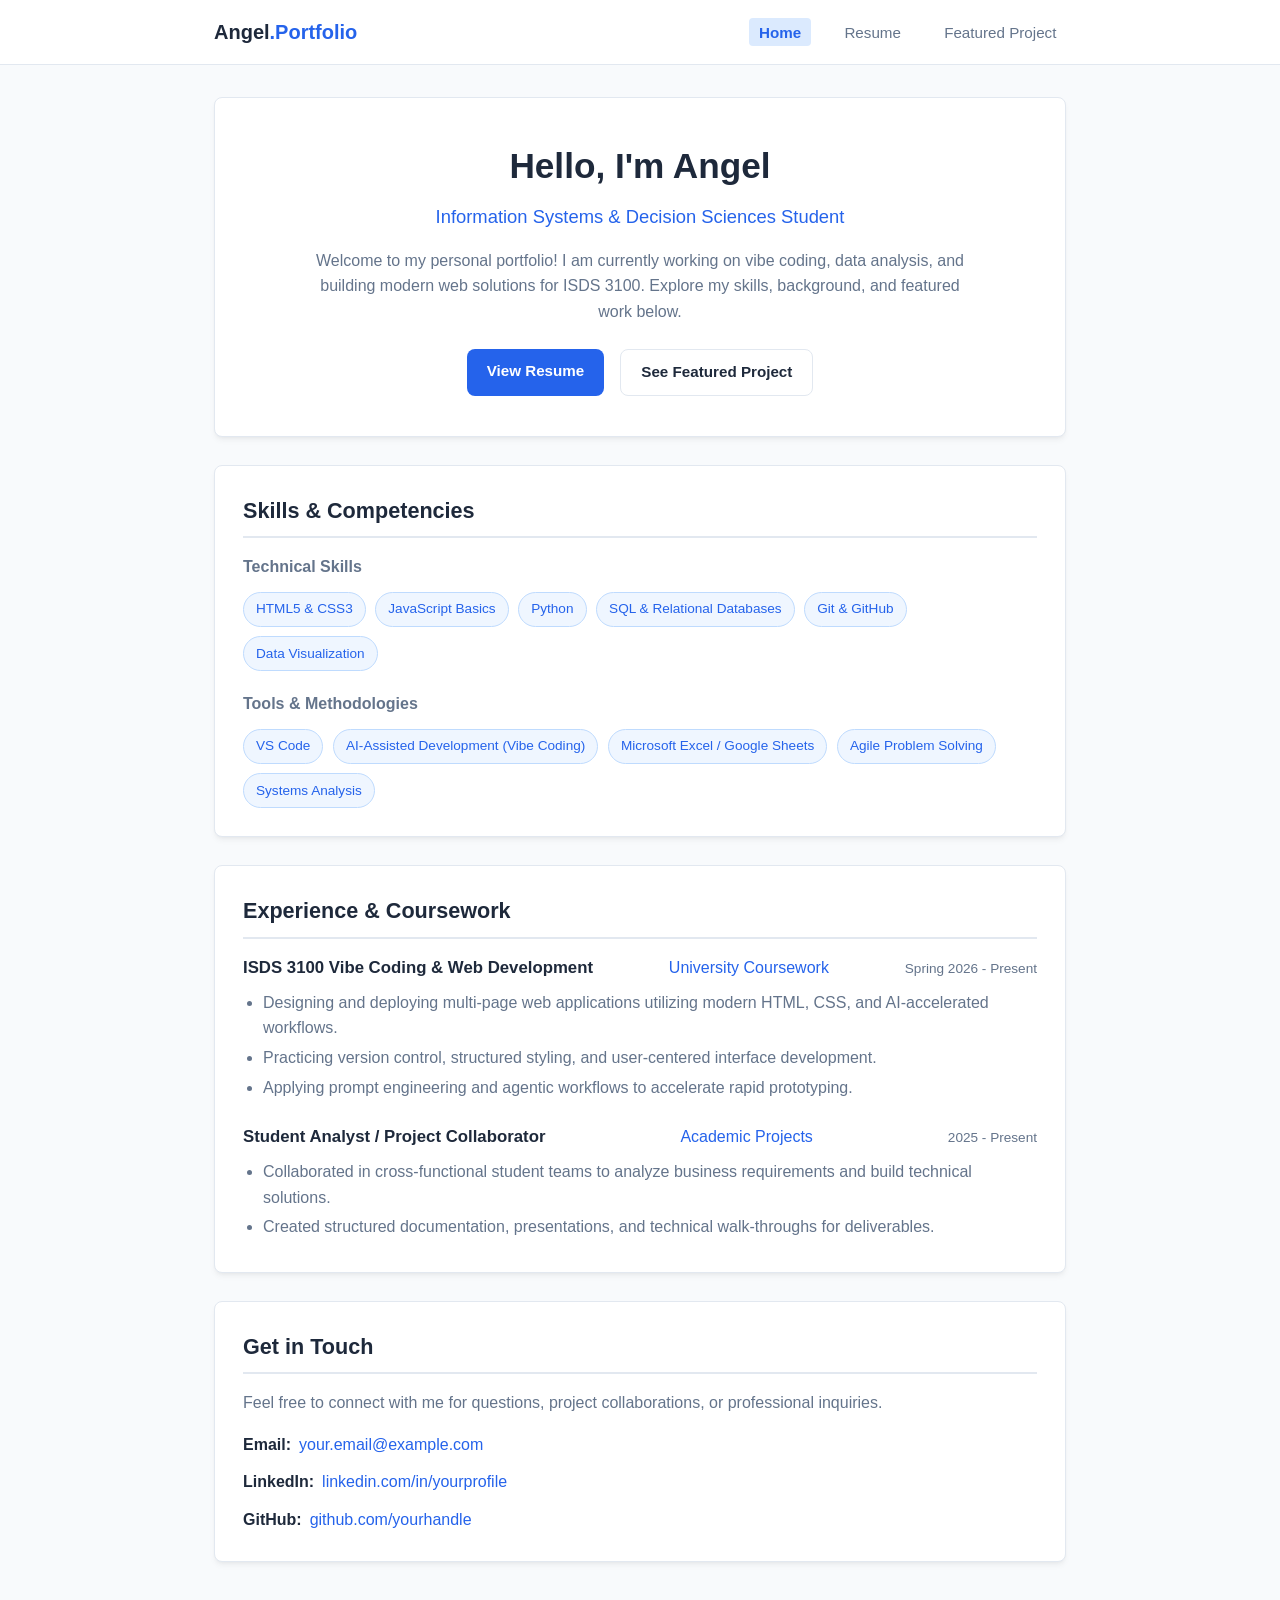
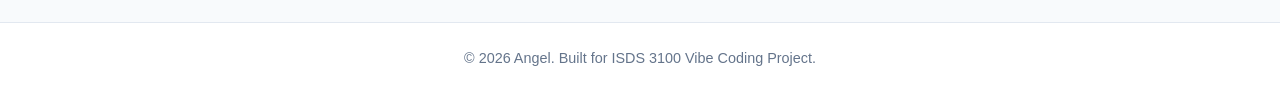
==== index.html @ 70f09e91 "Create initial website structure" ====
<!DOCTYPE html>
<html lang="en">
<head>
  <meta charset="UTF-8">
  <meta name="viewport" content="width=device-width, initial-scale=1.0">
  <title>Angel | Portfolio - ISDS 3100</title>
  <link rel="stylesheet" href="styles.css">
</head>
<body>

  <!-- Navigation Header -->
  <header>
    <div class="nav-container">
      <a href="index.html" class="brand">Angel<span>.Portfolio</span></a>
      <nav>
        <ul>
          <li><a href="index.html" class="active">Home</a></li>
          <li><a href="resume.html">Resume</a></li>
          <li><a href="project.html">Featured Project</a></li>
        </ul>
      </nav>
    </div>
  </header>

  <!-- Main Content -->
  <main>

    <!-- 1. Profile Section -->
    <section class="card hero" id="profile">
      <h1>Hello, I'm Angel</h1>
      <p class="subtitle">Information Systems &amp; Decision Sciences Student</p>
      <p>
        Welcome to my personal portfolio! I am currently working on vibe coding, data analysis, 
        and building modern web solutions for ISDS 3100. Explore my skills, background, and featured work below.
      </p>
      <div class="btn-group">
        <a href="resume.html" class="btn btn-primary">View Resume</a>
        <a href="project.html" class="btn btn-outline">See Featured Project</a>
      </div>
    </section>

    <!-- 2. Skills Section -->
    <section class="card" id="skills">
      <h2 class="section-title">Skills &amp; Competencies</h2>
      
      <h3 style="font-size: 1rem; color: var(--text-muted); margin-top: 1rem;">Technical Skills</h3>
      <div class="skills-grid">
        <span class="skill-tag">HTML5 &amp; CSS3</span>
        <span class="skill-tag">JavaScript Basics</span>
        <span class="skill-tag">Python</span>
        <span class="skill-tag">SQL &amp; Relational Databases</span>
        <span class="skill-tag">Git &amp; GitHub</span>
        <span class="skill-tag">Data Visualization</span>
      </div>

      <h3 style="font-size: 1rem; color: var(--text-muted); margin-top: 1.25rem;">Tools &amp; Methodologies</h3>
      <div class="skills-grid">
        <span class="skill-tag">VS Code</span>
        <span class="skill-tag">AI-Assisted Development (Vibe Coding)</span>
        <span class="skill-tag">Microsoft Excel / Google Sheets</span>
        <span class="skill-tag">Agile Problem Solving</span>
        <span class="skill-tag">Systems Analysis</span>
      </div>
    </section>

    <!-- 3. Experience Section -->
    <section class="card" id="experience">
      <h2 class="section-title">Experience &amp; Coursework</h2>

      <div class="experience-item">
        <div class="item-header">
          <span class="item-title">ISDS 3100 Vibe Coding &amp; Web Development</span>
          <span class="item-company">University Coursework</span>
          <span class="item-date">Spring 2026 - Present</span>
        </div>
        <ul class="item-description">
          <li>Designing and deploying multi-page web applications utilizing modern HTML, CSS, and AI-accelerated workflows.</li>
          <li>Practicing version control, structured styling, and user-centered interface development.</li>
          <li>Applying prompt engineering and agentic workflows to accelerate rapid prototyping.</li>
        </ul>
      </div>

      <div class="experience-item">
        <div class="item-header">
          <span class="item-title">Student Analyst / Project Collaborator</span>
          <span class="item-company">Academic Projects</span>
          <span class="item-date">2025 - Present</span>
        </div>
        <ul class="item-description">
          <li>Collaborated in cross-functional student teams to analyze business requirements and build technical solutions.</li>
          <li>Created structured documentation, presentations, and technical walk-throughs for deliverables.</li>
        </ul>
      </div>
    </section>

    <!-- 4. Contact Section -->
    <section class="card" id="contact">
      <h2 class="section-title">Get in Touch</h2>
      <p style="color: var(--text-muted); margin-bottom: 1rem;">
        Feel free to connect with me for questions, project collaborations, or professional inquiries.
      </p>
      <ul class="contact-list">
        <li>
          <strong>Email:</strong>
          <a href="mailto:your.email@example.com">your.email@example.com</a>
        </li>
        <li>
          <strong>LinkedIn:</strong>
          <a href="https://linkedin.com" target="_blank" rel="noopener noreferrer">linkedin.com/in/yourprofile</a>
        </li>
        <li>
          <strong>GitHub:</strong>
          <a href="https://github.com" target="_blank" rel="noopener noreferrer">github.com/yourhandle</a>
        </li>
      </ul>
    </section>

  </main>

  <!-- Footer -->
  <footer>
    <p>&copy; 2026 Angel. Built for ISDS 3100 Vibe Coding Project.</p>
  </footer>

</body>
</html>
---- styles.css ----
/* ==========================================================================
   Base Styles & Design Tokens
   ========================================================================== */
:root {
  --primary-color: #2563eb;
  --primary-hover: #1d4ed8;
  --bg-color: #f8fafc;
  --surface-color: #ffffff;
  --text-main: #1e293b;
  --text-muted: #64748b;
  --border-color: #e2e8f0;
  --card-shadow: 0 4px 6px -1px rgba(0, 0, 0, 0.05), 0 2px 4px -2px rgba(0, 0, 0, 0.05);
  --radius: 8px;
  --font-family: -apple-system, BlinkMacSystemFont, "Segoe UI", Roboto, Helvetica, Arial, sans-serif;
}

* {
  box-sizing: border-box;
  margin: 0;
  padding: 0;
}

body {
  font-family: var(--font-family);
  background-color: var(--bg-color);
  color: var(--text-main);
  line-height: 1.6;
  min-height: 100vh;
  display: flex;
  flex-direction: column;
}

/* ==========================================================================
   Header & Navigation
   ========================================================================== */
header {
  background-color: var(--surface-color);
  border-bottom: 1px solid var(--border-color);
  position: sticky;
  top: 0;
  z-index: 10;
}

.nav-container {
  max-width: 900px;
  margin: 0 auto;
  padding: 1rem 1.5rem;
  display: flex;
  justify-content: space-between;
  align-items: center;
}

.brand {
  font-size: 1.25rem;
  font-weight: 700;
  color: var(--text-main);
  text-decoration: none;
}

.brand span {
  color: var(--primary-color);
}

nav ul {
  list-style: none;
  display: flex;
  gap: 1.5rem;
}

nav a {
  text-decoration: none;
  color: var(--text-muted);
  font-weight: 500;
  font-size: 0.95rem;
  padding: 0.35rem 0.6rem;
  border-radius: 4px;
  transition: color 0.2s ease, background-color 0.2s ease;
}

nav a:hover {
  color: var(--primary-color);
  background-color: #eff6ff;
}

nav a.active {
  color: var(--primary-color);
  font-weight: 600;
  background-color: #dbeafe;
}

/* ==========================================================================
   Layout Containers & Cards
   ========================================================================== */
main {
  flex: 1;
  max-width: 900px;
  width: 100%;
  margin: 2rem auto;
  padding: 0 1.5rem;
}

.card {
  background-color: var(--surface-color);
  border: 1px solid var(--border-color);
  border-radius: var(--radius);
  padding: 1.75rem;
  margin-bottom: 1.75rem;
  box-shadow: var(--card-shadow);
}

.section-title {
  font-size: 1.35rem;
  font-weight: 700;
  color: var(--text-main);
  margin-bottom: 1rem;
  border-bottom: 2px solid var(--border-color);
  padding-bottom: 0.5rem;
}

/* ==========================================================================
   Hero / Profile Section
   ========================================================================== */
.hero {
  text-align: center;
  padding: 2.5rem 1.5rem;
}

.hero h1 {
  font-size: 2.2rem;
  margin-bottom: 0.5rem;
  color: var(--text-main);
}

.hero .subtitle {
  font-size: 1.15rem;
  color: var(--primary-color);
  font-weight: 500;
  margin-bottom: 1rem;
}

.hero p {
  color: var(--text-muted);
  max-width: 650px;
  margin: 0 auto 1.5rem auto;
}

.btn-group {
  display: flex;
  justify-content: center;
  gap: 1rem;
  flex-wrap: wrap;
}

.btn {
  display: inline-block;
  padding: 0.65rem 1.25rem;
  font-size: 0.95rem;
  font-weight: 600;
  border-radius: var(--radius);
  text-decoration: none;
  transition: all 0.2s ease;
  cursor: pointer;
  border: none;
}

.btn-primary {
  background-color: var(--primary-color);
  color: #ffffff;
}

.btn-primary:hover {
  background-color: var(--primary-hover);
}

.btn-outline {
  border: 1px solid var(--border-color);
  background-color: var(--surface-color);
  color: var(--text-main);
}

.btn-outline:hover {
  background-color: #f1f5f9;
}

/* ==========================================================================
   Skills Badges
   ========================================================================== */
.skills-grid {
  display: flex;
  flex-wrap: wrap;
  gap: 0.6rem;
  margin-top: 0.75rem;
}

.skill-tag {
  background-color: #eff6ff;
  color: var(--primary-color);
  padding: 0.35rem 0.75rem;
  border-radius: 9999px;
  font-size: 0.85rem;
  font-weight: 500;
  border: 1px solid #bfdbfe;
}

/* ==========================================================================
   Experience & Resume Timeline Items
   ========================================================================== */
.experience-item,
.resume-section-item {
  margin-bottom: 1.5rem;
}

.experience-item:last-child,
.resume-section-item:last-child {
  margin-bottom: 0;
}

.item-header {
  display: flex;
  justify-content: space-between;
  align-items: baseline;
  flex-wrap: wrap;
  margin-bottom: 0.25rem;
}

.item-title {
  font-size: 1.05rem;
  font-weight: 600;
  color: var(--text-main);
}

.item-company {
  font-weight: 500;
  color: var(--primary-color);
}

.item-date {
  font-size: 0.85rem;
  color: var(--text-muted);
}

.item-description {
  margin-top: 0.5rem;
  padding-left: 1.25rem;
  color: var(--text-muted);
}

.item-description li {
  margin-bottom: 0.25rem;
}

/* ==========================================================================
   Contact Section
   ========================================================================== */
.contact-list {
  list-style: none;
  display: flex;
  flex-direction: column;
  gap: 0.75rem;
}

.contact-list li {
  display: flex;
  align-items: center;
  gap: 0.5rem;
  color: var(--text-main);
}

.contact-list a {
  color: var(--primary-color);
  text-decoration: none;
}

.contact-list a:hover {
  text-decoration: underline;
}

/* ==========================================================================
   Project Detail Styles
   ========================================================================== */
.project-meta {
  display: flex;
  gap: 1.5rem;
  margin: 1rem 0;
  flex-wrap: wrap;
  color: var(--text-muted);
  font-size: 0.9rem;
}

.project-meta-item strong {
  color: var(--text-main);
}

.project-preview-box {
  background-color: #f1f5f9;
  border: 2px dashed #cbd5e1;
  border-radius: var(--radius);
  height: 220px;
  display: flex;
  align-items: center;
  justify-content: center;
  color: var(--text-muted);
  margin: 1.5rem 0;
  text-align: center;
  padding: 1rem;
}

/* ==========================================================================
   Footer
   ========================================================================== */
footer {
  background-color: var(--surface-color);
  border-top: 1px solid var(--border-color);
  text-align: center;
  padding: 1.5rem;
  color: var(--text-muted);
  font-size: 0.9rem;
  margin-top: auto;
}

/* ==========================================================================
   Responsive Adjustments
   ========================================================================== */
@media (max-width: 600px) {
  .nav-container {
    flex-direction: column;
    gap: 1rem;
  }

  .item-header {
    flex-direction: column;
    align-items: flex-start;
  }
}
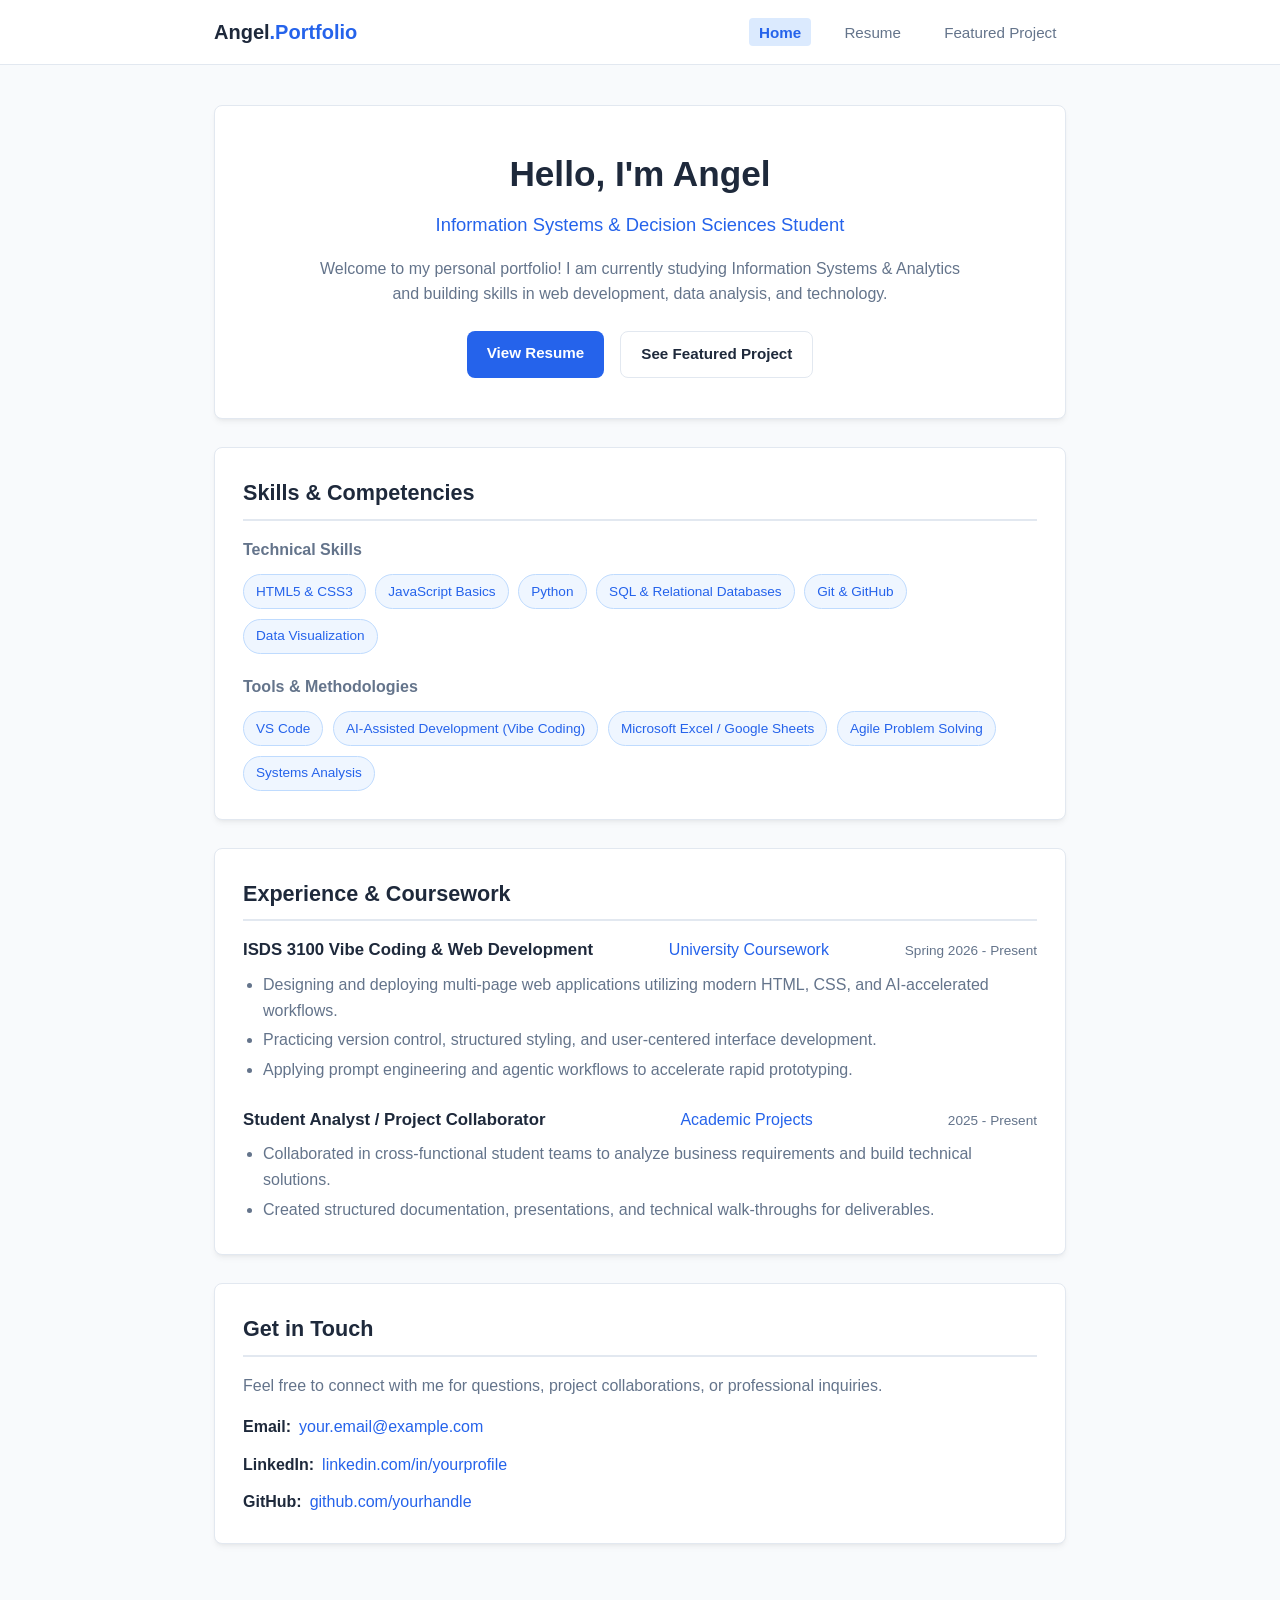
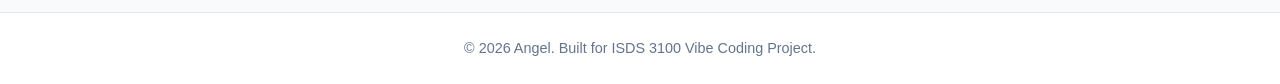
==== commit cac7f18a: "Update portfolio content" ====
--- a/index.html
+++ b/index.html
@@ -30,8 +30,7 @@
       <h1>Hello, I'm Angel</h1>
       <p class="subtitle">Information Systems &amp; Decision Sciences Student</p>
       <p>
-        Welcome to my personal portfolio! I am currently working on vibe coding, data analysis, 
-        and building modern web solutions for ISDS 3100. Explore my skills, background, and featured work below.
+        Welcome to my personal portfolio! I am currently studying Information Systems & Analytics and building skills in web development, data analysis, and technology.
       </p>
       <div class="btn-group">
         <a href="resume.html" class="btn btn-primary">View Resume</a>
--- a/styles.css
+++ b/styles.css
@@ -95,7 +95,7 @@
   flex: 1;
   max-width: 900px;
   width: 100%;
-  margin: 2rem auto;
+  margin: 2.5rem auto;
   padding: 0 1.5rem;
 }
 
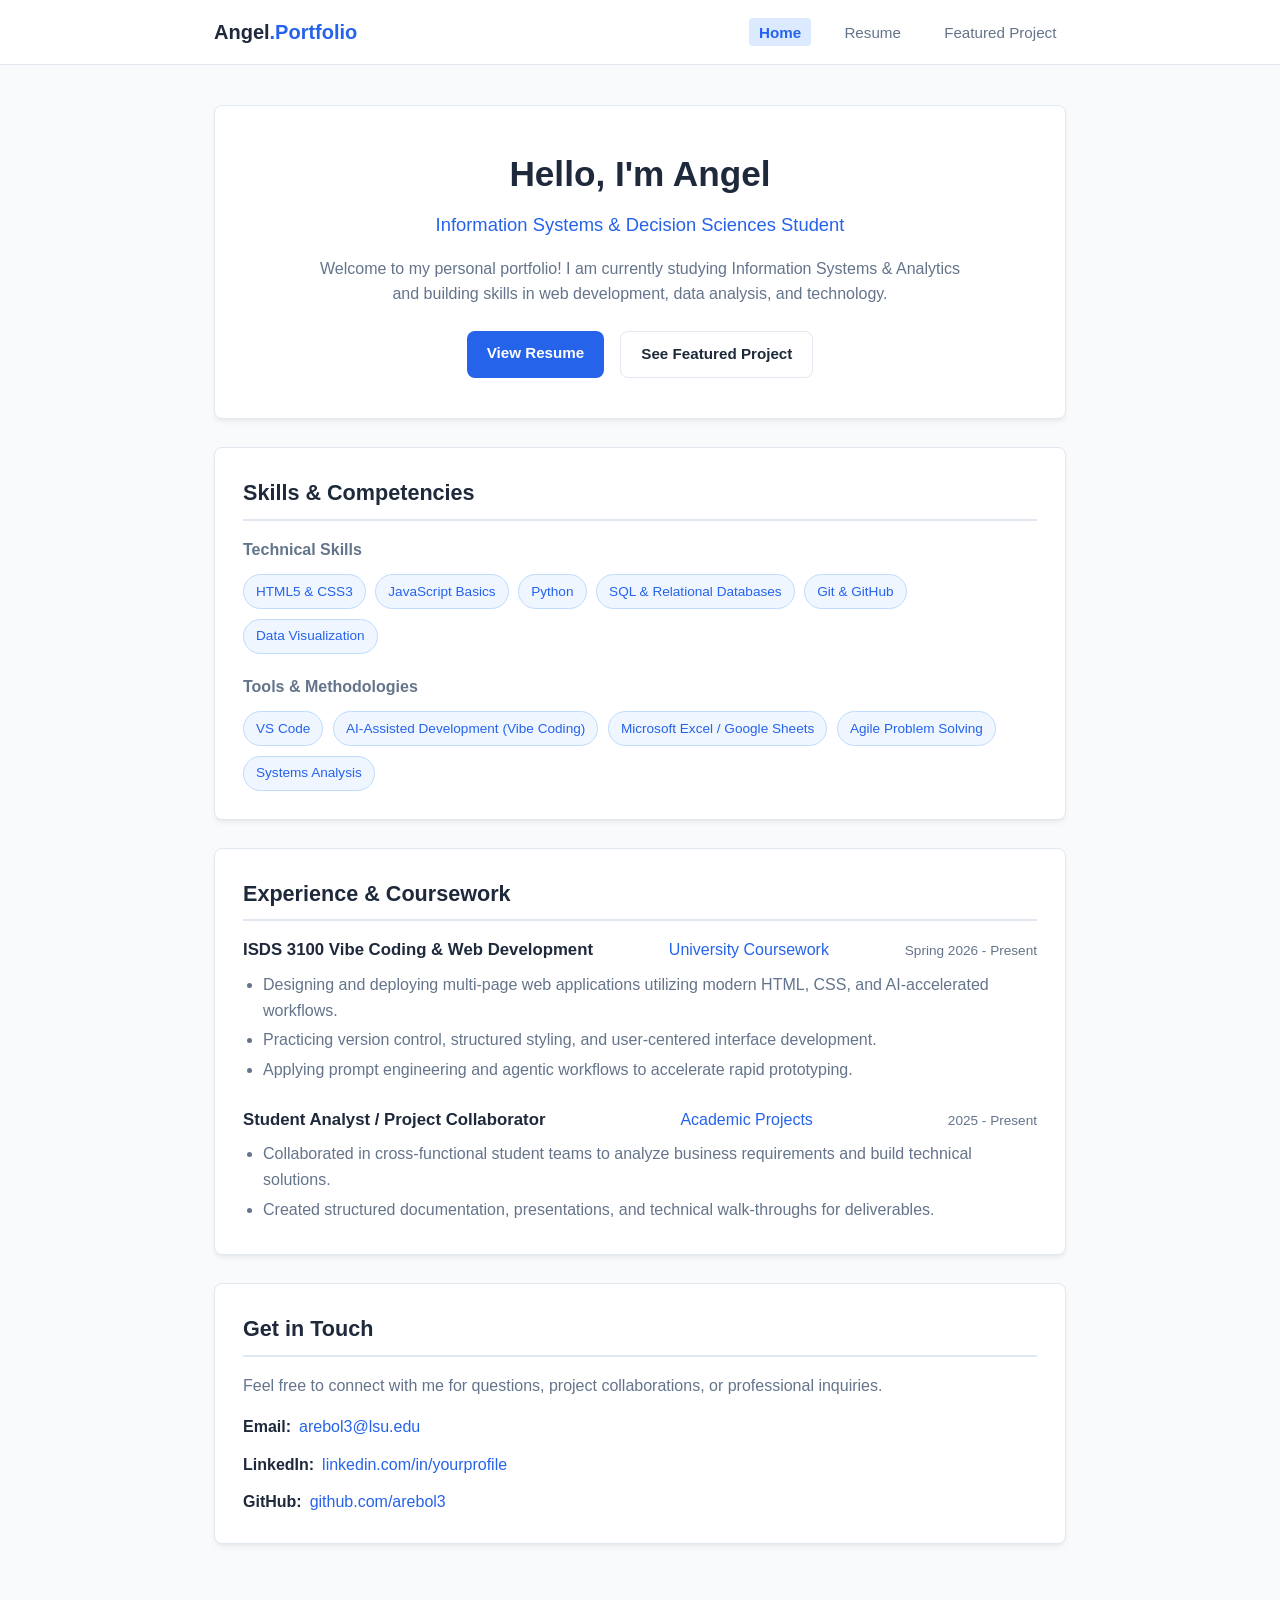
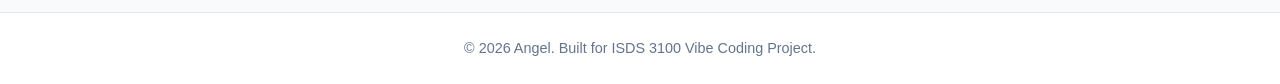
==== commit 7f7619e3: "Update contact information" ====
--- a/index.html
+++ b/index.html
@@ -101,7 +101,7 @@
       <ul class="contact-list">
         <li>
           <strong>Email:</strong>
-          <a href="mailto:your.email@example.com">your.email@example.com</a>
+          <a href="mailto:arebol3@lsu.edu">arebol3@lsu.edu</a>
         </li>
         <li>
           <strong>LinkedIn:</strong>
@@ -109,7 +109,7 @@
         </li>
         <li>
           <strong>GitHub:</strong>
-          <a href="https://github.com" target="_blank" rel="noopener noreferrer">github.com/yourhandle</a>
+          <a href="https://github.com/arebol3" target="_blank" rel="noopener noreferrer">github.com/arebol3</a>
         </li>
       </ul>
     </section>
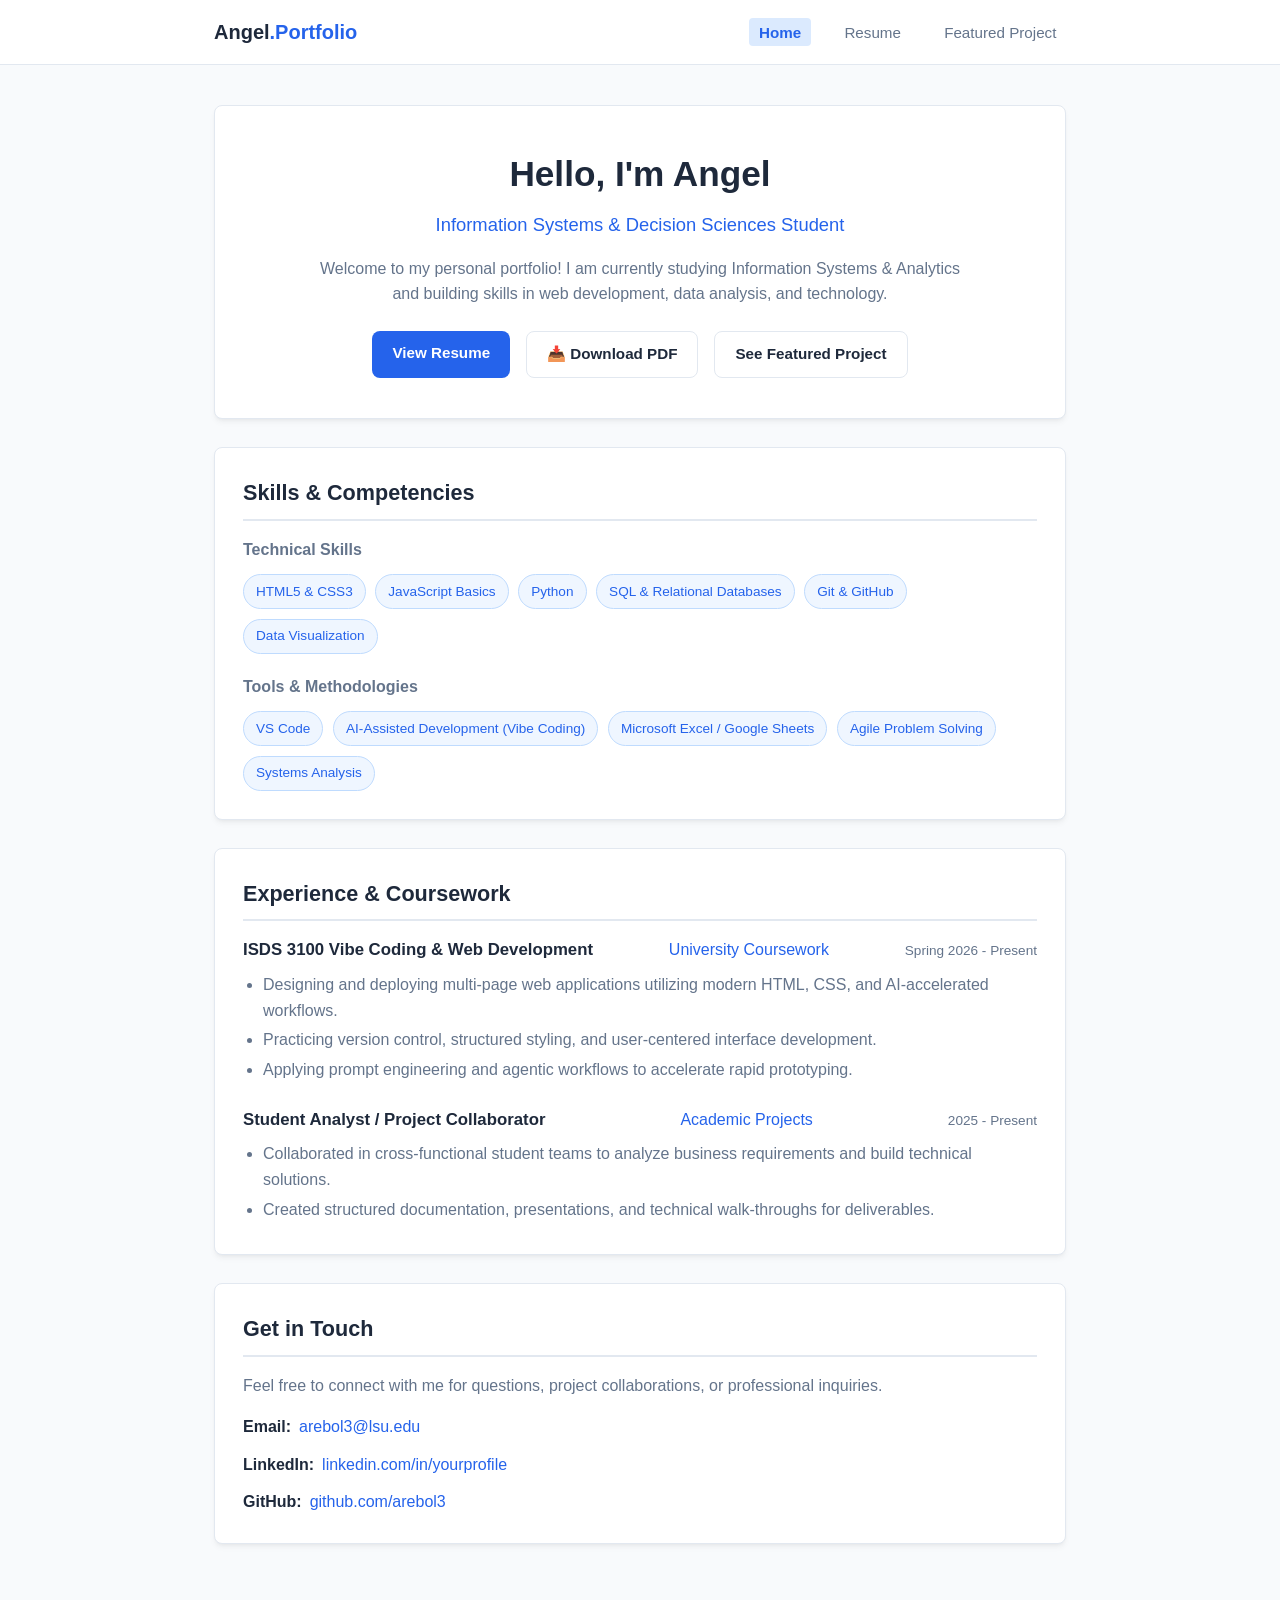
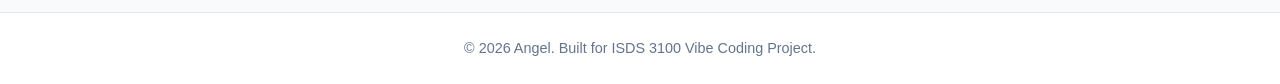
==== commit 7e4371a5: "Update resume page" ====
--- a/index.html
+++ b/index.html
@@ -34,6 +34,7 @@
       </p>
       <div class="btn-group">
         <a href="resume.html" class="btn btn-primary">View Resume</a>
+        <a href="resume.pdf" download="Angel_Resume.pdf" class="btn btn-outline">📥 Download PDF</a>
         <a href="project.html" class="btn btn-outline">See Featured Project</a>
       </div>
     </section>
